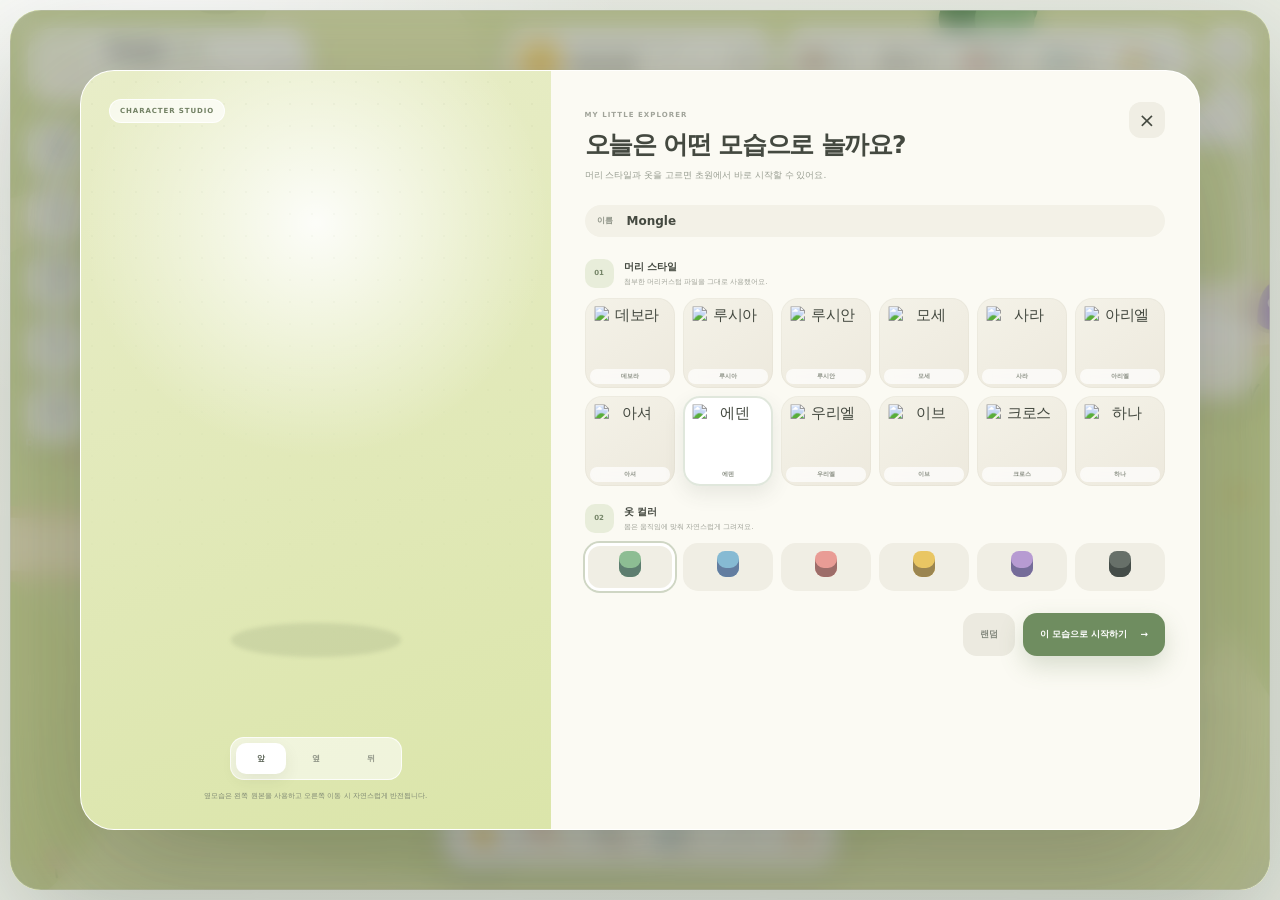
==== index.html @ 2b1b03b4 "Add files via upload" ====
<!doctype html>
<html lang="ko">
<head>
<meta charset="utf-8">
<meta name="viewport" content="width=device-width,initial-scale=1,viewport-fit=cover">
<title>PPOLPPOL WORLD — Craft & Explore · v5</title>
<link rel="stylesheet" href="style.css">
</head>
<body>
<div id="app">
  <main class="game-shell" id="gameShell">
    <canvas id="game" aria-label="뽈뽈 월드"></canvas>

    <div class="vignette"></div>
    <div class="hud" id="hud">
      <section class="profile-card glass" aria-label="플레이어 정보">
        <button class="portrait-button" id="openCustomizer" title="캐릭터 변경"><span id="portraitHead"></span></button>
        <div class="profile-copy">
          <div class="profile-line"><strong id="playerNameLabel">Mongle</strong><span class="level-pill">Lv.<b id="levelText">1</b></span></div>
          <div class="xp-row"><span class="xp-track"><i id="xpFill"></i></span><small id="xpText">0 / 80</small></div>
          <div class="status-row"><span class="online-dot"></span><span>LOCAL GROVE</span><span class="tiny-sep"></span><span id="peerText">1 player</span></div>
        </div>
      </section>

      <section class="day-card glass">
        <div class="sun-orb"><i></i></div>
        <div><small>GREEN MEADOW · DAY <b id="dayText">1</b></small><strong id="clockText">10:24 AM</strong></div>
        <div class="weather-note">맑음</div>
      </section>

      <section class="resource-card glass" aria-label="재료">
        <div class="resource"><span class="res-icon wood"></span><div><small>WOOD</small><b id="woodCount">0</b></div></div>
        <div class="resource"><span class="res-icon stone"></span><div><small>STONE</small><b id="stoneCount">0</b></div></div>
        <div class="resource"><span class="res-icon berry"></span><div><small>BERRY</small><b id="berryCount">0</b></div></div>
        <div class="resource"><span class="res-icon fish"></span><div><small>FISH</small><b id="fishCount">0</b></div></div>
        <div class="resource coin-res"><span class="res-icon coin"></span><div><small>COIN</small><b id="coinCount">0</b></div></div>
      </section>

      <nav class="left-rail" aria-label="메뉴">
        <button class="rail-btn" data-panel="inventory" title="가방"><span class="glyph bag-glyph"></span><b>가방</b></button>
        <button class="rail-btn" data-panel="craft" title="제작"><span class="glyph craft-glyph"></span><b>제작</b><i class="notice-dot" id="craftDot"></i></button>
        <button class="rail-btn" data-panel="quests" title="오늘 할 일"><span class="glyph quest-glyph"></span><b>할 일</b></button>
        <button class="rail-btn" id="customizerBtn" title="캐릭터"><span class="glyph face-glyph"></span><b>꾸미기</b></button>
        <button class="rail-btn" data-panel="guide" title="도감"><span class="glyph book-glyph"></span><b>도감</b></button>
      </nav>

      <section class="mini-card glass">
        <div class="mini-head"><strong>MEADOW MAP</strong><span id="coordText">1400 · 800</span></div>
        <canvas id="minimap" width="220" height="138"></canvas>
        <div class="mini-footer"><span><i class="mini-dot you"></i>YOU</span><span><i class="mini-dot tree"></i>TREE</span><span><i class="mini-dot rock"></i>ROCK</span><span><i class="mini-dot slime"></i>SLIME</span></div>
      </section>

      <section class="quest-peek glass" id="questPeek">
        <div class="quest-peek-icon">✦</div>
        <div><small>오늘의 모험</small><strong id="questPeekTitle">나무를 모아 나무검 만들기</strong><div class="quest-bar"><i id="questPeekFill"></i></div><span id="questPeekSub">나무 0 / 6</span></div>
      </section>

      <div class="panel glass" id="panel-inventory">
        <header class="panel-header"><div><small>BACKPACK</small><h2>가방</h2><p>모은 재료와 장비를 한눈에 확인해요.</p></div><button class="panel-close" data-close>×</button></header>
        <div class="panel-tabs"><button class="tab active" data-invtab="all">전체</button><button class="tab" data-invtab="materials">재료</button><button class="tab" data-invtab="gear">장비</button></div>
        <div class="inventory-grid" id="inventoryGrid"></div>
        <div class="bag-summary"><span>가방 사용량</span><b id="bagUsage">0 / 24</b></div>
      </div>

      <div class="panel glass craft-panel" id="panel-craft">
        <header class="panel-header"><div><small>CRAFT TABLE</small><h2>제작소</h2><p>재료를 모아서 더 많은 일을 할 수 있는 장비를 만들어요.</p></div><button class="panel-close" data-close>×</button></header>
        <div class="recipe-list" id="recipeList"></div>
      </div>

      <div class="panel glass" id="panel-quests">
        <header class="panel-header"><div><small>TINY ADVENTURES</small><h2>오늘 할 일</h2><p>작은 목표를 하나씩 완료하면 코인과 경험치를 받아요.</p></div><button class="panel-close" data-close>×</button></header>
        <div class="quest-list" id="questList"></div>
      </div>

      <div class="panel glass" id="panel-guide">
        <header class="panel-header"><div><small>FIELD GUIDE</small><h2>초원 도감</h2><p>발견한 것과 아직 만나지 못한 콘텐츠를 확인해요.</p></div><button class="panel-close" data-close>×</button></header>
        <div class="guide-grid" id="guideGrid"></div>
      </div>

      <section class="settings glass" id="settingsPanel">
        <header><strong>설정</strong><button id="settingsClose">×</button></header>
        <label><span>환경 애니메이션<small>꽃, 나무, 물결 움직임</small></span><button class="switch on" data-setting="ambient"><i></i></button></label>
        <label><span>화면 흔들림<small>채집과 전투 피드백</small></span><button class="switch on" data-setting="shake"><i></i></button></label>
        <label><span>효과음<small>가벼운 게임 효과음</small></span><button class="switch" data-setting="sound"><i></i></button></label>
        <footer><button id="resetSave">저장 데이터 초기화</button></footer>
      </section>

      <div class="top-actions">
        <button class="round-btn glass" id="settingsBtn" title="설정"><span class="settings-glyph"></span></button>
        <button class="round-btn glass" id="fullscreenBtn" title="전체 화면"><span class="fullscreen-glyph"></span></button>
      </div>

      <div class="context-pill glass" id="contextPill">
        <span class="context-icon" id="contextIcon">✦</span>
        <div><strong id="contextTitle">산책하기</strong><small id="contextSub">WASD / 방향키로 움직여 보세요</small></div>
        <kbd id="contextKey">E</kbd>
      </div>

      <div class="hotbar-wrap">
        <div class="hotbar glass" id="hotbar"></div>
        <div class="hotbar-label" id="hotbarLabel">맨손</div>
      </div>

      <div class="mobile-actions">
        <button data-mobile-action="interact">USE</button>
        <button data-mobile-action="attack">HIT</button>
      </div>
      <div class="joystick" id="joystick"><div id="joyKnob"></div></div>

      <div class="fishing-ui glass" id="fishingUi">
        <div class="fish-title"><span>FISHING</span><b id="fishHint">초록 영역에서 다시 눌러요!</b></div>
        <div class="fish-track"><i class="fish-good" id="fishGood"></i><i class="fish-cursor" id="fishCursor"></i></div>
        <div class="fish-key">F / X / E</div>
      </div>

      <div class="toast-stack" id="toastStack"></div>
      <div class="float-layer" id="floatLayer"></div>
    </div>

    <section class="creator-backdrop" id="creatorBackdrop">
      <div class="creator-modal">
        <aside class="creator-preview">
          <div class="creator-badge">CHARACTER STUDIO</div>
          <div class="preview-stage"><canvas id="creatorCanvas" width="420" height="480"></canvas><div class="preview-shadow"></div></div>
          <div class="direction-toggle">
            <button data-preview-dir="down" class="active">앞</button><button data-preview-dir="left">옆</button><button data-preview-dir="up">뒤</button>
          </div>
          <div class="creator-tip">옆모습은 왼쪽 원본을 사용하고 오른쪽 이동 시 자연스럽게 반전됩니다.</div>
        </aside>
        <div class="creator-content">
          <header><div><small>MY LITTLE EXPLORER</small><h1>오늘은 어떤 모습으로 놀까요?</h1><p>머리 스타일과 옷을 고르면 초원에서 바로 시작할 수 있어요.</p></div><button class="creator-x" id="creatorX">×</button></header>
          <div class="creator-field"><label>이름</label><input id="nameInput" maxlength="12" value="Mongle" placeholder="이름을 입력하세요"></div>
          <div class="creator-section-title"><span>01</span><div><b>머리 스타일</b><small>첨부한 머리커스텀 파일을 그대로 사용했어요.</small></div></div>
          <div class="head-grid" id="headGrid"></div>
          <div class="creator-section-title outfit-title"><span>02</span><div><b>옷 컬러</b><small>몸은 움직임에 맞춰 자연스럽게 그려져요.</small></div></div>
          <div class="outfit-grid" id="outfitGrid"></div>
          <div class="creator-footer"><button class="soft-btn" id="randomizeChar">랜덤</button><button class="primary-btn" id="saveCharacter">이 모습으로 시작하기 <span>→</span></button></div>
        </div>
      </div>
    </section>

    <section class="start-curtain" id="startCurtain"><div class="logo-mark"><span></span><strong>PPOLPPOL</strong><small>CRAFT · EXPLORE · PLAY</small></div></section>
  </main>
</div>
<script src="game.js"></script>
</body>
</html>
---- style.css ----
:root{
  --ink:#444940; --muted:#8b9085; --paper:#fffdf7; --cream:#f7f3e8; --green:#759966; --green2:#5f7f55;
  --line:rgba(61,70,55,.08); --shadow:0 24px 70px rgba(55,63,48,.16),0 5px 18px rgba(55,63,48,.08);
  --shadow-soft:0 12px 34px rgba(55,63,48,.11); --radius:24px;
  font-family:Inter,Pretendard,"Noto Sans KR",system-ui,-apple-system,BlinkMacSystemFont,"Segoe UI",sans-serif;
}
*{box-sizing:border-box} html,body{width:100%;height:100%;margin:0;overflow:hidden;background:#e8ebe3;color:var(--ink)}
button,input{font:inherit;color:inherit} button{border:0} button:focus-visible,input:focus-visible{outline:3px solid rgba(96,129,83,.25);outline-offset:3px}
#app{width:100%;height:100%;padding:10px;background:radial-gradient(circle at 12% -5%,#fff 0,rgba(255,255,255,0) 32%),linear-gradient(145deg,#eef1e9,#e4e8df)}
.game-shell{position:relative;width:100%;height:100%;overflow:hidden;border-radius:31px;background:#dce9ab;isolation:isolate;box-shadow:0 38px 120px rgba(41,50,37,.25),inset 0 0 0 1px rgba(255,255,255,.82)}
#game{position:absolute;inset:0;width:100%;height:100%;display:block;touch-action:none;background:#dde9ae}
.vignette{position:absolute;inset:0;pointer-events:none;z-index:8;background:linear-gradient(180deg,rgba(255,255,255,.04),transparent 18%,transparent 78%,rgba(44,62,37,.035));box-shadow:inset 0 0 90px rgba(74,93,60,.06),inset 0 0 0 1px rgba(255,255,255,.7);border-radius:31px}
.hud{position:absolute;inset:0;z-index:20;pointer-events:none}
.glass{background:linear-gradient(180deg,rgba(255,255,255,.94),rgba(253,250,241,.83));border:1px solid rgba(255,255,255,.88);box-shadow:var(--shadow-soft);backdrop-filter:blur(20px) saturate(1.08);-webkit-backdrop-filter:blur(20px) saturate(1.08)}

/* top profile */
.profile-card{pointer-events:auto;position:absolute;left:18px;top:18px;width:282px;height:76px;border-radius:25px;padding:8px 14px 8px 8px;display:flex;align-items:center;gap:12px}
.portrait-button{width:58px;height:58px;flex:none;border-radius:19px;background:linear-gradient(145deg,#edf3d8,#f7f3e8);box-shadow:inset 0 0 0 1px rgba(65,76,58,.05);position:relative;overflow:hidden;cursor:pointer;transition:.18s}
.portrait-button:hover{transform:translateY(-2px) scale(1.02)} #portraitHead{position:absolute;inset:0;display:block;background-position:center 10%;background-size:86% auto;background-repeat:no-repeat}
.profile-copy{flex:1;min-width:0}.profile-line{display:flex;align-items:center;gap:7px}.profile-line strong{font-size:15px;letter-spacing:-.03em;max-width:125px;overflow:hidden;text-overflow:ellipsis;white-space:nowrap}.level-pill{font-style:normal;background:#eef2dd;border-radius:999px;padding:4px 7px;font-size:8px;color:#6c775f;font-weight:900;letter-spacing:.05em}.level-pill b{font-size:9px}
.xp-row{display:flex;align-items:center;gap:7px;margin-top:7px}.xp-track{height:6px;flex:1;background:rgba(68,77,59,.08);border-radius:99px;overflow:hidden}.xp-track i{display:block;height:100%;width:0;background:linear-gradient(90deg,#96b978,#729960);border-radius:99px;transition:width .3s}.xp-row small{font-size:8px;color:#999d92;font-weight:800;min-width:50px;text-align:right}.status-row{display:flex;align-items:center;gap:5px;margin-top:6px;color:#a1a399;font-size:7px;font-weight:900;letter-spacing:.1em}.online-dot{width:6px;height:6px;border-radius:50%;background:#76ae68;box-shadow:0 0 0 4px rgba(118,174,104,.11)}.tiny-sep{width:1px;height:8px;background:rgba(69,77,62,.1);margin:0 2px}

.day-card{position:absolute;top:18px;left:50%;transform:translateX(-50%);height:65px;min-width:268px;border-radius:23px;padding:8px 12px 8px 8px;display:flex;align-items:center;gap:10px}
.sun-orb{width:47px;height:47px;border-radius:17px;background:linear-gradient(145deg,#fff4bd,#f2cf69);position:relative;box-shadow:inset 0 0 0 1px rgba(130,103,48,.05)}.sun-orb i{position:absolute;width:17px;height:17px;border-radius:50%;left:15px;top:15px;background:#f1c459;box-shadow:0 -12px 0 -7px #f1c459,0 12px 0 -7px #f1c459,12px 0 0 -7px #f1c459,-12px 0 0 -7px #f1c459,8px 8px 0 -7px #f1c459,-8px -8px 0 -7px #f1c459,8px -8px 0 -7px #f1c459,-8px 8px 0 -7px #f1c459}.day-card small{display:block;font-size:7px;font-weight:900;letter-spacing:.12em;color:#a2a397}.day-card strong{display:block;font-size:14px;margin-top:5px;letter-spacing:-.02em}.weather-note{margin-left:auto;background:#f3f2e5;padding:6px 8px;border-radius:10px;font-size:8px;font-weight:800;color:#8a8f82}

.resource-card{pointer-events:auto;position:absolute;right:76px;top:18px;height:65px;border-radius:23px;padding:6px;display:flex;align-items:stretch;gap:2px}
.resource{min-width:76px;padding:0 9px;display:flex;align-items:center;gap:7px;border-radius:16px;transition:.16s}.resource:hover{background:rgba(255,255,255,.63)}.resource small{display:block;font-size:6px;letter-spacing:.14em;color:#9da195;font-weight:900}.resource b{display:block;font-size:12px;margin-top:3px}.res-icon{width:28px;height:28px;border-radius:10px;display:block;position:relative;background:#f2eedf;box-shadow:inset 0 0 0 1px rgba(69,74,64,.05)}
.res-icon.wood:before{content:"";position:absolute;left:8px;top:5px;width:11px;height:18px;border-radius:6px;background:#a97a55;transform:rotate(35deg);box-shadow:inset -2px 0 rgba(104,72,49,.18)}.res-icon.wood:after{content:"";position:absolute;left:11px;top:8px;width:7px;height:1px;background:rgba(81,57,41,.25);transform:rotate(35deg);box-shadow:0 5px rgba(81,57,41,.18)}
.res-icon.stone:before{content:"";position:absolute;left:6px;top:8px;width:17px;height:13px;background:#a8adab;border-radius:50% 50% 43% 48%;box-shadow:inset -4px -3px #8e9492}.res-icon.stone:after{content:"";position:absolute;left:10px;top:10px;width:5px;height:3px;border-radius:50%;background:#cfd1cf}
.res-icon.berry:before{content:"";position:absolute;left:7px;top:11px;width:8px;height:8px;background:#e9858d;border-radius:50%;box-shadow:7px -2px #df707b,4px 6px #ef9ca3}.res-icon.berry:after{content:"";position:absolute;left:13px;top:5px;width:8px;height:7px;background:#7fa365;border-radius:8px 1px 8px 1px;transform:rotate(-30deg)}
.res-icon.fish:before{content:"";position:absolute;left:6px;top:10px;width:15px;height:9px;border-radius:50%;background:#78b9c8;transform:rotate(-10deg)}.res-icon.fish:after{content:"";position:absolute;right:3px;top:10px;border-left:8px solid #78b9c8;border-top:5px solid transparent;border-bottom:5px solid transparent;transform:rotate(5deg)}
.res-icon.coin:before{content:"★";position:absolute;display:grid;place-items:center;left:6px;top:6px;width:16px;height:16px;border-radius:50%;background:#edc967;color:#fff3bf;font-size:9px;box-shadow:inset 0 0 0 2px rgba(167,128,45,.14)}.coin-res{padding-right:12px}
.top-actions{position:absolute;right:18px;top:18px;display:flex;flex-direction:column;gap:8px;pointer-events:auto}.round-btn{width:48px;height:48px;border-radius:16px;cursor:pointer;display:grid;place-items:center;transition:.16s}.round-btn:hover{transform:translateY(-2px);background:#fff}.settings-glyph,.fullscreen-glyph{width:20px;height:20px;display:block;position:relative}.settings-glyph:before{content:"⚙";font-size:19px;line-height:20px;color:#697065}.fullscreen-glyph:before{content:"↗";font-size:21px;line-height:20px;color:#697065;font-weight:700}

/* rails */
.left-rail{position:absolute;left:18px;top:111px;display:flex;flex-direction:column;gap:9px;pointer-events:auto}.rail-btn{width:57px;height:57px;border-radius:19px;background:rgba(255,255,255,.81);border:1px solid rgba(255,255,255,.92);box-shadow:0 10px 29px rgba(55,63,48,.11);backdrop-filter:blur(18px);cursor:pointer;display:flex;flex-direction:column;align-items:center;justify-content:center;gap:4px;position:relative;transition:.18s}.rail-btn:hover{transform:translateY(-2px);background:#fff}.rail-btn.active{background:#fff;box-shadow:0 14px 34px rgba(55,63,48,.15),inset 0 0 0 1px rgba(104,133,88,.08)}.rail-btn.active:after{content:"";position:absolute;left:-8px;width:4px;height:22px;border-radius:99px;background:#779865}.rail-btn b{font-size:7px;color:#858a7e;letter-spacing:-.02em}.glyph{width:20px;height:20px;display:block;position:relative}.bag-glyph:before{content:"";position:absolute;left:2px;top:6px;width:16px;height:13px;border:2px solid #6b7167;border-radius:5px}.bag-glyph:after{content:"";position:absolute;left:6px;top:2px;width:8px;height:8px;border:2px solid #6b7167;border-bottom:0;border-radius:8px 8px 0 0}.craft-glyph:before{content:"✦";position:absolute;font-size:18px;color:#6b7167;left:2px;top:-1px}.craft-glyph:after{content:"";position:absolute;width:3px;height:14px;background:#6b7167;border-radius:2px;right:2px;bottom:0;transform:rotate(40deg)}.quest-glyph:before{content:"✓";position:absolute;left:4px;top:0;width:13px;height:16px;border:2px solid #6b7167;border-radius:4px;font-size:12px;font-weight:900;text-align:center;line-height:15px}.face-glyph:before{content:"☺";font-size:20px;line-height:20px;color:#6b7167}.book-glyph:before{content:"";position:absolute;left:1px;top:3px;width:17px;height:14px;border:2px solid #6b7167;border-radius:3px}.book-glyph:after{content:"";position:absolute;left:9px;top:3px;width:1.5px;height:14px;background:#6b7167}.notice-dot{display:none;position:absolute;right:5px;top:5px;width:8px;height:8px;border-radius:50%;background:#ef9d82;box-shadow:0 0 0 3px rgba(239,157,130,.15)}.notice-dot.show{display:block}

.mini-card{position:absolute;right:18px;top:98px;width:240px;border-radius:23px;padding:9px;pointer-events:auto}.mini-head{height:27px;padding:2px 5px 7px;display:flex;align-items:center;justify-content:space-between}.mini-head strong{font-size:7px;letter-spacing:.14em;color:#83897c}.mini-head span{font-size:7px;color:#a0a49a;font-weight:800}.mini-card canvas{width:222px;height:139px;display:block;border-radius:16px;background:#dfe9ad;box-shadow:inset 0 0 0 1px rgba(66,76,58,.06)}.mini-footer{display:flex;gap:11px;padding:7px 4px 1px;font-size:6px;letter-spacing:.08em;color:#969a8f;font-weight:900}.mini-footer span{display:flex;align-items:center;gap:4px}.mini-dot{width:6px;height:6px;border-radius:50%;display:inline-block}.mini-dot.you{background:#f2a2a0}.mini-dot.tree{background:#65915a}.mini-dot.rock{background:#8e9493}.mini-dot.slime{background:#a990d5}
.quest-peek{position:absolute;right:18px;top:302px;width:240px;border-radius:22px;padding:11px 12px;display:flex;gap:9px;pointer-events:auto}.quest-peek-icon{width:35px;height:35px;border-radius:12px;background:#eff2dc;display:grid;place-items:center;color:#849a6e;font-size:14px;flex:none}.quest-peek small{font-size:7px;color:#9a9e92;font-weight:900;letter-spacing:.1em}.quest-peek strong{display:block;margin-top:3px;font-size:10px;letter-spacing:-.03em}.quest-peek span{display:block;margin-top:4px;font-size:7px;color:#969a8e}.quest-bar{height:5px;border-radius:99px;background:rgba(72,82,64,.07);margin-top:8px;overflow:hidden}.quest-bar i{display:block;width:0;height:100%;border-radius:99px;background:#7ea06a;transition:width .3s}

/* panels */
.panel{position:absolute;left:88px;top:111px;width:380px;max-height:calc(100% - 138px);padding:13px;border-radius:27px;opacity:0;transform:translateX(-12px) scale(.985);pointer-events:none;transition:.2s ease;overflow:auto}.panel.show{opacity:1;transform:none;pointer-events:auto}.panel::-webkit-scrollbar{width:5px}.panel::-webkit-scrollbar-thumb{background:rgba(78,86,71,.12);border-radius:99px}.panel-header{display:flex;justify-content:space-between;gap:12px;padding:8px 8px 12px}.panel-header small{font-size:7px;letter-spacing:.15em;color:#a0a399;font-weight:900}.panel-header h2{font-size:19px;letter-spacing:-.04em;margin:4px 0 0}.panel-header p{font-size:9px;color:#969b8f;line-height:1.5;margin:6px 0 0}.panel-close{width:32px;height:32px;border-radius:11px;background:rgba(67,74,62,.06);cursor:pointer;font-size:19px;flex:none}.panel-tabs{display:flex;gap:5px;padding:0 5px 9px}.tab{height:30px;padding:0 12px;border-radius:10px;background:rgba(255,255,255,.42);font-size:8px;font-weight:800;color:#989c91;cursor:pointer}.tab.active{background:#fff;color:#60685d;box-shadow:0 6px 18px rgba(62,68,56,.08)}
.inventory-grid{display:grid;grid-template-columns:repeat(4,1fr);gap:8px}.inv-item{aspect-ratio:1;border-radius:17px;background:linear-gradient(145deg,#fbf9ef,#f1efe2);box-shadow:inset 0 0 0 1px rgba(66,72,61,.05);position:relative;display:flex;flex-direction:column;align-items:center;justify-content:center;gap:5px}.inv-item .item-art{width:33px;height:33px;display:grid;place-items:center;font-size:24px}.inv-item strong{font-size:8px}.inv-item .count{position:absolute;right:7px;bottom:6px;min-width:20px;height:19px;padding:0 5px;border-radius:8px;background:rgba(255,255,255,.82);display:grid;place-items:center;font-size:8px;font-weight:900}.inv-item.empty{opacity:.34}.inv-item.rarity{background:linear-gradient(145deg,#fff7dc,#f0ead2)}.bag-summary{height:37px;margin-top:10px;border-radius:13px;background:rgba(255,255,255,.45);display:flex;align-items:center;justify-content:space-between;padding:0 12px;font-size:8px;color:#999d92}.bag-summary b{font-size:9px;color:#6e7468}
.recipe-list{display:flex;flex-direction:column;gap:8px}.recipe{border-radius:18px;background:rgba(255,255,255,.55);border:1px solid rgba(255,255,255,.78);padding:10px;display:grid;grid-template-columns:52px 1fr auto;align-items:center;gap:10px}.recipe-art{width:52px;height:52px;border-radius:15px;background:linear-gradient(145deg,#f8f5e6,#ece8d8);display:grid;place-items:center;font-size:29px;box-shadow:inset 0 0 0 1px rgba(70,76,65,.04)}.recipe h3{font-size:11px;margin:0}.recipe p{font-size:8px;color:#989c91;margin:5px 0 6px;line-height:1.35}.costs{display:flex;gap:5px;flex-wrap:wrap}.cost{font-size:7px;font-weight:900;background:#f1f0e5;border-radius:8px;padding:4px 6px;color:#7e8378}.cost.ok{color:#647d58;background:#ebf0de}.cost.bad{color:#b57d72;background:#f7e7e1}.craft-btn{height:37px;border-radius:12px;padding:0 11px;background:#748f63;color:#fff;font-size:8px;font-weight:900;cursor:pointer;box-shadow:0 8px 18px rgba(93,121,78,.18);transition:.16s}.craft-btn:hover{transform:translateY(-1px);background:#668456}.craft-btn:disabled{opacity:.38;cursor:default;transform:none}.recipe.owned{opacity:.76}.recipe.owned .craft-btn{background:#e9ecdf;color:#7d8377;box-shadow:none}
.quest-list{display:flex;flex-direction:column;gap:8px}.quest-row{border-radius:18px;background:rgba(255,255,255,.54);border:1px solid rgba(255,255,255,.75);padding:11px;display:grid;grid-template-columns:39px 1fr auto;align-items:center;gap:9px}.quest-row.done{background:rgba(235,242,224,.62)}.quest-check{width:39px;height:39px;border-radius:13px;background:#f0f1e4;display:grid;place-items:center;font-weight:900;color:#879779}.quest-row.done .quest-check{background:#dfead5;color:#628052}.quest-row h3{font-size:10px;margin:0}.quest-row p{font-size:8px;color:#989d91;margin:4px 0 6px}.quest-row .qprogress{height:5px;background:rgba(65,75,58,.07);border-radius:99px;overflow:hidden}.quest-row .qprogress i{height:100%;display:block;background:#85a871;border-radius:99px}.quest-reward{font-size:8px;font-weight:900;color:#8f8672;background:#f7f1dd;border-radius:10px;padding:6px 8px}
.guide-grid{display:grid;grid-template-columns:repeat(3,1fr);gap:8px}.guide-card{aspect-ratio:.9;border-radius:17px;background:rgba(255,255,255,.54);display:flex;flex-direction:column;align-items:center;justify-content:center;text-align:center;padding:8px}.guide-card .guide-art{font-size:28px;filter:saturate(.85)}.guide-card b{font-size:8px;margin-top:7px}.guide-card small{font-size:6px;color:#a0a49a;margin-top:3px}.guide-card.locked{filter:grayscale(1);opacity:.34}

.settings{position:absolute;right:76px;top:92px;width:260px;border-radius:23px;padding:11px;opacity:0;transform:translateY(-8px);pointer-events:none;transition:.18s}.settings.show{opacity:1;transform:none;pointer-events:auto}.settings header{display:flex;align-items:center;justify-content:space-between;padding:4px 4px 9px}.settings header strong{font-size:12px}.settings header button{width:28px;height:28px;border-radius:9px;background:rgba(74,80,68,.06);cursor:pointer}.settings label{height:51px;border-radius:14px;background:rgba(255,255,255,.46);margin-top:6px;padding:0 10px;display:flex;align-items:center;justify-content:space-between}.settings label>span{font-size:9px;font-weight:800}.settings label small{display:block;margin-top:3px;font-size:7px;color:#a1a498;font-weight:500}.switch{width:37px;height:21px;border-radius:99px;background:#dcded5;padding:3px;cursor:pointer;transition:.18s}.switch i{width:15px;height:15px;background:#fff;border-radius:50%;display:block;box-shadow:0 2px 5px rgba(50,55,47,.15);transition:.18s}.switch.on{background:#86a774}.switch.on i{transform:translateX(16px)}.settings footer{padding-top:9px}.settings footer button{width:100%;height:34px;border-radius:12px;background:#f3e7e3;color:#a8776d;font-size:8px;font-weight:800;cursor:pointer}

/* bottom HUD */
.context-pill{position:absolute;left:50%;bottom:103px;transform:translateX(-50%) translateY(10px);min-width:330px;height:63px;border-radius:22px;padding:7px 9px;display:flex;align-items:center;gap:9px;opacity:0;transition:.18s;pointer-events:none}.context-pill.show{opacity:1;transform:translateX(-50%) translateY(0)}.context-icon{width:42px;height:42px;border-radius:14px;background:#eef1de;display:grid;place-items:center;font-size:16px;color:#71875f}.context-pill strong{display:block;font-size:10px}.context-pill small{display:block;margin-top:4px;font-size:8px;color:#969a8e}.context-pill kbd{margin-left:auto;width:35px;height:35px;border-radius:11px;background:#555b50;color:white;display:grid;place-items:center;font-size:9px;font-weight:900;box-shadow:inset 0 -3px rgba(0,0,0,.14)}
.hotbar-wrap{position:absolute;left:50%;bottom:22px;transform:translateX(-50%);pointer-events:auto}.hotbar{height:72px;border-radius:25px;padding:7px;display:flex;gap:6px}.slot{width:58px;height:58px;border-radius:18px;background:rgba(247,244,232,.72);position:relative;display:grid;place-items:center;cursor:pointer;transition:.16s;box-shadow:inset 0 0 0 1px rgba(74,79,69,.035)}.slot:hover{background:#fff;transform:translateY(-2px)}.slot.active{background:#fff;box-shadow:0 10px 20px rgba(50,56,46,.10),inset 0 0 0 2px rgba(113,145,95,.16)}.slot.locked{opacity:.38;cursor:default}.slot .slot-art{font-size:25px;filter:saturate(.84)}.slot kbd{position:absolute;left:6px;top:5px;font-size:6px;font-weight:900;color:#9da095}.slot .durability{position:absolute;left:8px;right:8px;bottom:5px;height:3px;border-radius:9px;background:rgba(67,73,63,.07);overflow:hidden}.slot .durability i{display:block;height:100%;background:#8da978;border-radius:9px}.hotbar-label{position:absolute;left:50%;top:-22px;transform:translateX(-50%);background:rgba(65,71,61,.79);color:white;border-radius:9px;padding:5px 8px;font-size:7px;font-weight:800;white-space:nowrap;opacity:0;transition:.15s}.hotbar-wrap:hover .hotbar-label{opacity:1}
.mobile-actions,.joystick{display:none}.fishing-ui{position:absolute;left:50%;bottom:190px;transform:translateX(-50%) translateY(15px);width:380px;padding:12px 13px;border-radius:20px;opacity:0;pointer-events:none;transition:.2s}.fishing-ui.show{opacity:1;transform:translateX(-50%) translateY(0)}.fish-title{display:flex;justify-content:space-between;align-items:center}.fish-title span{font-size:8px;letter-spacing:.14em;font-weight:900;color:#7d8377}.fish-title b{font-size:8px;color:#777d72}.fish-track{height:13px;border-radius:99px;background:rgba(69,78,63,.09);margin-top:10px;position:relative;overflow:hidden}.fish-good{position:absolute;top:0;bottom:0;left:55%;width:22%;background:rgba(125,172,108,.55)}.fish-cursor{position:absolute;top:-2px;width:7px;height:17px;border-radius:5px;background:#596157;box-shadow:0 2px 6px rgba(50,58,47,.25)}.fish-key{position:absolute;right:-7px;top:-8px;background:#5d6558;color:#fff;padding:6px 8px;border-radius:9px;font-size:7px;font-weight:900}
.toast-stack{position:absolute;right:18px;bottom:26px;display:flex;flex-direction:column;gap:7px;align-items:flex-end}.toast{width:270px;min-height:58px;border-radius:18px;background:rgba(255,254,247,.95);border:1px solid rgba(255,255,255,.9);box-shadow:0 16px 40px rgba(48,55,44,.16);padding:9px;display:flex;align-items:center;gap:9px;animation:toastIn .25s ease both}.toast.out{animation:toastOut .25s ease both}.toast-icon{width:40px;height:40px;border-radius:13px;background:#eff2df;display:grid;place-items:center;font-size:18px;flex:none}.toast strong{display:block;font-size:9px}.toast span{display:block;margin-top:4px;font-size:7px;color:#969b90;line-height:1.35}@keyframes toastIn{from{opacity:0;transform:translateX(20px) scale(.98)}to{opacity:1;transform:none}}@keyframes toastOut{to{opacity:0;transform:translateX(20px) scale(.98)}}
.float-layer{position:absolute;inset:0;pointer-events:none}.float-msg{position:absolute;transform:translate(-50%,-50%);font-size:9px;font-weight:900;color:#5e655a;background:rgba(255,255,255,.9);border-radius:9px;padding:4px 6px;box-shadow:0 6px 13px rgba(52,57,48,.09);animation:floatMsg 1.1s ease forwards}@keyframes floatMsg{0%{opacity:0;transform:translate(-50%,-30%)}15%{opacity:1}100%{opacity:0;transform:translate(-50%,-140%)}}

/* creator */
.creator-backdrop{position:absolute;inset:0;z-index:80;background:rgba(55,62,49,.28);backdrop-filter:blur(12px);display:grid;place-items:center;padding:26px;opacity:0;pointer-events:none;transition:.22s}.creator-backdrop.show{opacity:1;pointer-events:auto}.creator-modal{width:min(1120px,94vw);height:min(760px,92vh);background:#fbfaf3;border:1px solid rgba(255,255,255,.95);border-radius:34px;box-shadow:0 45px 130px rgba(40,47,37,.3);display:grid;grid-template-columns:42% 58%;overflow:hidden;transform:scale(.98) translateY(10px);transition:.22s}.creator-backdrop.show .creator-modal{transform:none}.creator-preview{position:relative;background:radial-gradient(circle at 50% 20%,rgba(255,255,255,.9),transparent 36%),linear-gradient(160deg,#e8edc8,#dbe5aa);padding:28px;display:flex;flex-direction:column;align-items:center}.creator-preview:after{content:"";position:absolute;inset:0;background-image:radial-gradient(rgba(112,137,88,.12) 1px,transparent 1px);background-size:22px 22px;mask-image:linear-gradient(180deg,rgba(0,0,0,.4),transparent 80%);pointer-events:none}.creator-badge{align-self:flex-start;background:rgba(255,255,255,.67);border:1px solid rgba(255,255,255,.86);border-radius:999px;padding:7px 10px;font-size:7px;font-weight:900;letter-spacing:.13em;color:#728164;z-index:1}.preview-stage{flex:1;width:100%;display:grid;place-items:center;position:relative;z-index:1}.preview-stage canvas{width:min(100%,420px);height:auto;filter:drop-shadow(0 18px 20px rgba(76,89,62,.12));position:relative;z-index:2}.preview-shadow{position:absolute;bottom:13%;left:50%;width:170px;height:34px;border-radius:50%;background:rgba(91,106,77,.14);filter:blur(2px);transform:translateX(-50%)}.direction-toggle{z-index:2;display:flex;gap:5px;background:rgba(255,255,255,.57);padding:5px;border-radius:14px;border:1px solid rgba(255,255,255,.8)}.direction-toggle button{width:50px;height:31px;border-radius:10px;background:transparent;font-size:8px;font-weight:800;color:#8b9083;cursor:pointer}.direction-toggle button.active{background:#fff;color:#596254;box-shadow:0 6px 16px rgba(60,68,52,.08)}.creator-tip{z-index:2;margin-top:11px;font-size:7px;color:#7f8973;text-align:center;line-height:1.45;max-width:310px}.creator-content{padding:31px 34px 26px;overflow:auto}.creator-content::-webkit-scrollbar{width:5px}.creator-content::-webkit-scrollbar-thumb{background:rgba(80,87,75,.12);border-radius:99px}.creator-content header{display:flex;justify-content:space-between;gap:20px}.creator-content header small{font-size:7px;letter-spacing:.15em;font-weight:900;color:#a0a399}.creator-content h1{font-size:25px;letter-spacing:-.05em;margin:7px 0 0}.creator-content header p{font-size:9px;color:#989d91;margin:8px 0 0;line-height:1.5}.creator-x{width:36px;height:36px;border-radius:12px;background:#f0eee4;cursor:pointer;font-size:20px;flex:none}.creator-field{margin-top:22px;background:#f3f1e7;border-radius:16px;padding:8px 12px;display:flex;align-items:center;gap:12px}.creator-field label{font-size:8px;font-weight:900;color:#8c9185}.creator-field input{border:0;background:transparent;outline:0;font-size:12px;font-weight:800;flex:1}.creator-section-title{display:flex;align-items:center;gap:10px;margin-top:22px}.creator-section-title>span{width:29px;height:29px;border-radius:10px;background:#e8edda;display:grid;place-items:center;font-size:7px;font-weight:900;color:#768669}.creator-section-title b{display:block;font-size:10px}.creator-section-title small{display:block;font-size:7px;color:#a0a399;margin-top:3px}.head-grid{display:grid;grid-template-columns:repeat(6,1fr);gap:8px;margin-top:10px}.head-option{aspect-ratio:1;border-radius:17px;background:linear-gradient(145deg,#f4f2e8,#ede9dd);box-shadow:inset 0 0 0 1px rgba(73,79,68,.04);cursor:pointer;position:relative;overflow:hidden;transition:.16s}.head-option:hover{transform:translateY(-2px);background:#fff}.head-option.active{background:#fff;box-shadow:0 8px 20px rgba(60,67,55,.1),inset 0 0 0 2px rgba(116,148,97,.22)}.head-option img{position:absolute;left:7%;top:6%;width:86%;height:86%;object-fit:contain}.head-option span{position:absolute;left:5px;right:5px;bottom:4px;text-align:center;font-size:6px;font-weight:800;color:#8b9085;background:rgba(255,255,255,.7);padding:3px;border-radius:7px;backdrop-filter:blur(4px)}.outfit-title{margin-top:18px}.outfit-grid{display:grid;grid-template-columns:repeat(6,1fr);gap:8px;margin-top:10px}.outfit-option{height:48px;border-radius:15px;background:#f0eee4;cursor:pointer;position:relative;transition:.16s}.outfit-option:hover{transform:translateY(-2px)}.outfit-option.active{box-shadow:inset 0 0 0 3px #fff,0 0 0 2px rgba(102,131,86,.3)}.outfit-option:before{content:"";position:absolute;left:50%;top:8px;width:22px;height:26px;border-radius:8px 8px 9px 9px;background:var(--shirt);transform:translateX(-50%);box-shadow:inset 0 -9px var(--pants)}.creator-footer{display:flex;justify-content:flex-end;gap:8px;margin-top:22px}.soft-btn,.primary-btn{height:43px;border-radius:14px;padding:0 17px;font-size:9px;font-weight:900;cursor:pointer}.soft-btn{background:#eceae0;color:#858a7f}.primary-btn{background:#6f8d60;color:#fff;box-shadow:0 10px 25px rgba(89,118,75,.22)}.primary-btn span{margin-left:10px}

.start-curtain{position:absolute;inset:0;z-index:100;background:linear-gradient(145deg,#eef0dc,#dae5ac);display:grid;place-items:center;transition:opacity .5s ease,visibility .5s}.start-curtain.hide{opacity:0;visibility:hidden}.logo-mark{display:flex;flex-direction:column;align-items:center}.logo-mark>span{width:67px;height:67px;border-radius:23px;background:#fff9ed;box-shadow:0 13px 35px rgba(68,78,57,.13);position:relative}.logo-mark>span:before,.logo-mark>span:after{content:"";position:absolute;width:18px;height:25px;border-radius:14px 14px 8px 8px;background:#fff9ed;border:3px solid #5d6556;top:4px}.logo-mark>span:before{left:15px;transform:rotate(-8deg)}.logo-mark>span:after{right:15px;transform:rotate(8deg)}.logo-mark strong{font-size:17px;letter-spacing:.2em;margin-top:17px}.logo-mark small{font-size:7px;letter-spacing:.17em;color:#8d9684;margin-top:6px;font-weight:900}

@media(max-width:1100px){.resource-card{right:18px;top:96px}.mini-card{display:none}.quest-peek{right:18px;top:170px}.day-card{left:auto;right:18px;transform:none}.top-actions{right:18px;top:auto;bottom:108px}.panel{left:82px;width:min(370px,calc(100vw - 105px))}.creator-modal{grid-template-columns:38% 62%}.head-grid{grid-template-columns:repeat(4,1fr)}}
@media(max-width:760px){#app{padding:0}.game-shell{border-radius:0}.vignette{border-radius:0}.profile-card{left:10px;top:10px;width:230px;height:63px;padding:6px 10px 6px 6px}.portrait-button{width:49px;height:49px;border-radius:16px}.profile-line strong{font-size:12px}.status-row{display:none}.resource-card{left:10px;right:10px;top:80px;height:50px;justify-content:space-between}.resource{min-width:0;flex:1;padding:0 5px;gap:5px}.res-icon{width:24px;height:24px}.resource small{font-size:5px}.resource b{font-size:10px}.day-card,.quest-peek{display:none}.left-rail{left:10px;top:143px}.rail-btn{width:46px;height:46px;border-radius:15px}.rail-btn b{display:none}.panel{left:64px;top:143px;width:calc(100vw - 76px);max-height:calc(100% - 155px)}.hotbar-wrap{bottom:15px}.hotbar{height:62px;padding:6px;border-radius:21px}.slot{width:49px;height:49px;border-radius:15px}.slot .slot-art{font-size:21px}.context-pill{bottom:86px;min-width:0;width:calc(100vw - 28px);height:55px}.context-icon{width:38px;height:38px}.context-pill strong{font-size:9px}.context-pill small{font-size:7px}.top-actions{right:10px;bottom:84px}.round-btn{width:43px;height:43px}.settings{right:10px;top:auto;bottom:136px;width:250px}.joystick{display:block;position:absolute;left:18px;bottom:22px;width:110px;height:110px;border-radius:50%;background:rgba(255,255,255,.35);border:1px solid rgba(255,255,255,.6);backdrop-filter:blur(8px);pointer-events:auto}.joystick>div{position:absolute;left:34px;top:34px;width:42px;height:42px;border-radius:50%;background:rgba(255,255,255,.88);box-shadow:0 7px 18px rgba(48,55,43,.14)}.hotbar-wrap{left:auto;right:12px;transform:none}.mobile-actions{display:flex;position:absolute;right:14px;bottom:88px;gap:7px;pointer-events:auto}.mobile-actions button{width:48px;height:48px;border-radius:50%;background:rgba(255,255,255,.78);border:1px solid rgba(255,255,255,.85);box-shadow:0 8px 20px rgba(50,56,46,.13);font-size:6px;font-weight:900}.toast-stack{right:10px;bottom:150px}.toast{width:230px}.fishing-ui{width:calc(100vw - 30px);bottom:154px}.creator-backdrop{padding:0}.creator-modal{width:100vw;height:100vh;border-radius:0;grid-template-columns:1fr;overflow:auto}.creator-preview{min-height:360px}.creator-content{overflow:visible;padding:24px 18px}.head-grid{grid-template-columns:repeat(4,1fr)}.outfit-grid{grid-template-columns:repeat(6,1fr)}.creator-x{position:fixed;right:14px;top:14px;z-index:4}.preview-stage canvas{width:300px}.mini-card{display:none}}
@media(max-width:500px){.profile-card{width:210px}.resource-card{gap:0}.resource{justify-content:center}.resource div{display:none}.resource-card .res-icon{transform:scale(.9)}.left-rail{top:139px}.panel{top:139px}.hotbar{gap:3px}.slot{width:45px}.creator-content h1{font-size:21px}.head-grid{grid-template-columns:repeat(3,1fr)}}


/* v5 · character + crafting polish */
.recipe{position:relative;overflow:hidden;transition:transform .18s ease,background .18s ease,box-shadow .18s ease}
.recipe.ready{background:linear-gradient(145deg,rgba(255,255,255,.86),rgba(248,246,226,.82));box-shadow:0 11px 26px rgba(103,125,84,.10),inset 0 0 0 1px rgba(133,160,106,.08)}
.recipe.ready:hover{transform:translateY(-2px)}
.recipe.starter-recipe:not(.owned):before{content:"";position:absolute;inset:-70% auto auto -18%;width:54%;height:210%;background:linear-gradient(90deg,transparent,rgba(255,255,255,.62),transparent);transform:rotate(18deg);animation:recipeSheen 3.4s ease-in-out infinite;pointer-events:none}
@keyframes recipeSheen{0%,58%{translate:-180% 0}82%,100%{translate:310% 0}}
.recipe-title-row{display:flex;align-items:center;gap:6px;min-width:0}.recipe-title-row h3{min-width:0}
.recipe-badge{font-size:6px;font-weight:900;color:#738760;background:#e9f0da;border:1px solid rgba(120,148,98,.12);padding:3px 6px;border-radius:999px;white-space:nowrap}
.owned-badge{color:#878b82;background:#efeee7;border-color:transparent}
.recipe-art{position:relative}.recipe-spark{position:absolute;right:5px;top:3px;font-style:normal;font-size:9px;color:#d3b157;animation:sparkBob 1.25s ease-in-out infinite}
@keyframes sparkBob{50%{transform:translateY(-3px) rotate(12deg);opacity:.55}}
.recipe.ready .craft-btn{background:linear-gradient(180deg,#7f9a6c,#6c895c);box-shadow:0 9px 20px rgba(92,119,75,.23)}
.recipe:not(.ready):not(.owned) .craft-btn{background:#e3e3da;color:#a0a39a;box-shadow:none}
.head-option img{transform-origin:center 48%;transition:transform .16s ease,filter .16s ease}
.head-option:hover img{filter:drop-shadow(0 5px 6px rgba(75,86,65,.10))}
#portraitHead{transition:background-size .18s ease,background-position .18s ease}
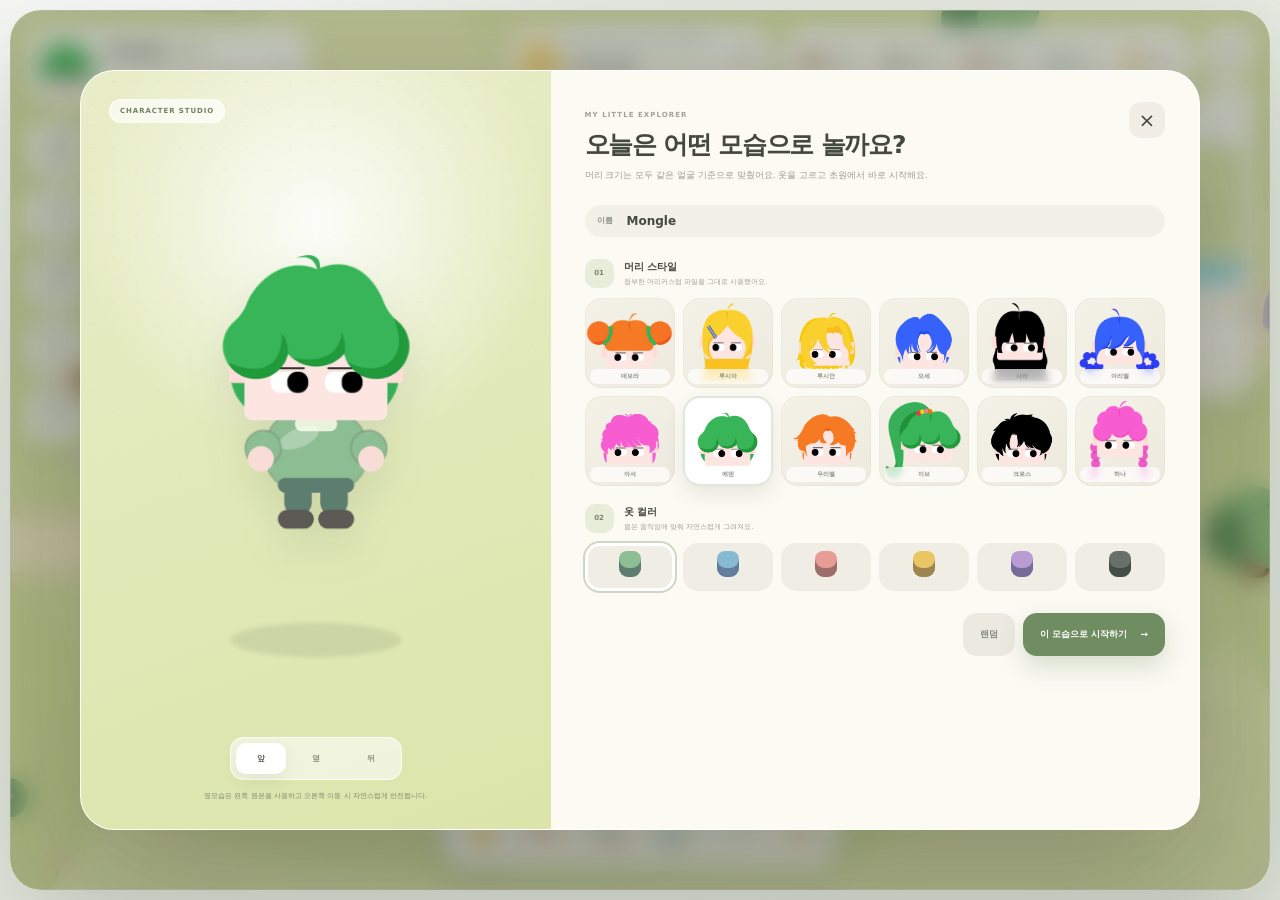
==== commit 953575ce: "Update index.html" ====
--- a/index.html
+++ b/index.html
@@ -3,8 +3,104 @@
 <head>
 <meta charset="utf-8">
 <meta name="viewport" content="width=device-width,initial-scale=1,viewport-fit=cover">
-<title>PPOLPPOL WORLD — Craft & Explore · v5</title>
-<link rel="stylesheet" href="style.css">
+<title>PPOLPPOL WORLD — Tiny Adventure · v6</title>
+<style>
+:root{
+  --ink:#444940; --muted:#8b9085; --paper:#fffdf7; --cream:#f7f3e8; --green:#759966; --green2:#5f7f55;
+  --line:rgba(61,70,55,.08); --shadow:0 24px 70px rgba(55,63,48,.16),0 5px 18px rgba(55,63,48,.08);
+  --shadow-soft:0 12px 34px rgba(55,63,48,.11); --radius:24px;
+  font-family:Inter,Pretendard,"Noto Sans KR",system-ui,-apple-system,BlinkMacSystemFont,"Segoe UI",sans-serif;
+}
+*{box-sizing:border-box} html,body{width:100%;height:100%;margin:0;overflow:hidden;background:#e8ebe3;color:var(--ink)}
+button,input{font:inherit;color:inherit} button{border:0} button:focus-visible,input:focus-visible{outline:3px solid rgba(96,129,83,.25);outline-offset:3px}
+#app{width:100%;height:100%;padding:10px;background:radial-gradient(circle at 12% -5%,#fff 0,rgba(255,255,255,0) 32%),linear-gradient(145deg,#eef1e9,#e4e8df)}
+.game-shell{position:relative;width:100%;height:100%;overflow:hidden;border-radius:31px;background:#dce9ab;isolation:isolate;box-shadow:0 38px 120px rgba(41,50,37,.25),inset 0 0 0 1px rgba(255,255,255,.82)}
+#game{position:absolute;inset:0;width:100%;height:100%;display:block;touch-action:none;background:#dde9ae}
+.vignette{position:absolute;inset:0;pointer-events:none;z-index:8;background:linear-gradient(180deg,rgba(255,255,255,.04),transparent 18%,transparent 78%,rgba(44,62,37,.035));box-shadow:inset 0 0 90px rgba(74,93,60,.06),inset 0 0 0 1px rgba(255,255,255,.7);border-radius:31px}
+.hud{position:absolute;inset:0;z-index:20;pointer-events:none}
+.glass{background:linear-gradient(180deg,rgba(255,255,255,.94),rgba(253,250,241,.83));border:1px solid rgba(255,255,255,.88);box-shadow:var(--shadow-soft);backdrop-filter:blur(20px) saturate(1.08);-webkit-backdrop-filter:blur(20px) saturate(1.08)}
+
+/* top profile */
+.profile-card{pointer-events:auto;position:absolute;left:18px;top:18px;width:282px;height:76px;border-radius:25px;padding:8px 14px 8px 8px;display:flex;align-items:center;gap:12px}
+.portrait-button{width:58px;height:58px;flex:none;border-radius:19px;background:linear-gradient(145deg,#edf3d8,#f7f3e8);box-shadow:inset 0 0 0 1px rgba(65,76,58,.05);position:relative;overflow:hidden;cursor:pointer;transition:.18s}
+.portrait-button:hover{transform:translateY(-2px) scale(1.02)} #portraitHead{position:absolute;inset:0;display:block;background-position:center 10%;background-size:86% auto;background-repeat:no-repeat}
+.profile-copy{flex:1;min-width:0}.profile-line{display:flex;align-items:center;gap:7px}.profile-line strong{font-size:15px;letter-spacing:-.03em;max-width:125px;overflow:hidden;text-overflow:ellipsis;white-space:nowrap}.level-pill{font-style:normal;background:#eef2dd;border-radius:999px;padding:4px 7px;font-size:8px;color:#6c775f;font-weight:900;letter-spacing:.05em}.level-pill b{font-size:9px}
+.xp-row{display:flex;align-items:center;gap:7px;margin-top:7px}.xp-track{height:6px;flex:1;background:rgba(68,77,59,.08);border-radius:99px;overflow:hidden}.xp-track i{display:block;height:100%;width:0;background:linear-gradient(90deg,#96b978,#729960);border-radius:99px;transition:width .3s}.xp-row small{font-size:8px;color:#999d92;font-weight:800;min-width:50px;text-align:right}.status-row{display:flex;align-items:center;gap:5px;margin-top:6px;color:#a1a399;font-size:7px;font-weight:900;letter-spacing:.1em}.online-dot{width:6px;height:6px;border-radius:50%;background:#76ae68;box-shadow:0 0 0 4px rgba(118,174,104,.11)}.tiny-sep{width:1px;height:8px;background:rgba(69,77,62,.1);margin:0 2px}
+
+.day-card{position:absolute;top:18px;left:50%;transform:translateX(-50%);height:65px;min-width:268px;border-radius:23px;padding:8px 12px 8px 8px;display:flex;align-items:center;gap:10px}
+.sun-orb{width:47px;height:47px;border-radius:17px;background:linear-gradient(145deg,#fff4bd,#f2cf69);position:relative;box-shadow:inset 0 0 0 1px rgba(130,103,48,.05)}.sun-orb i{position:absolute;width:17px;height:17px;border-radius:50%;left:15px;top:15px;background:#f1c459;box-shadow:0 -12px 0 -7px #f1c459,0 12px 0 -7px #f1c459,12px 0 0 -7px #f1c459,-12px 0 0 -7px #f1c459,8px 8px 0 -7px #f1c459,-8px -8px 0 -7px #f1c459,8px -8px 0 -7px #f1c459,-8px 8px 0 -7px #f1c459}.day-card small{display:block;font-size:7px;font-weight:900;letter-spacing:.12em;color:#a2a397}.day-card strong{display:block;font-size:14px;margin-top:5px;letter-spacing:-.02em}.weather-note{margin-left:auto;background:#f3f2e5;padding:6px 8px;border-radius:10px;font-size:8px;font-weight:800;color:#8a8f82}
+
+.resource-card{pointer-events:auto;position:absolute;right:76px;top:18px;height:65px;border-radius:23px;padding:6px;display:flex;align-items:stretch;gap:2px}
+.resource{min-width:76px;padding:0 9px;display:flex;align-items:center;gap:7px;border-radius:16px;transition:.16s}.resource:hover{background:rgba(255,255,255,.63)}.resource small{display:block;font-size:6px;letter-spacing:.14em;color:#9da195;font-weight:900}.resource b{display:block;font-size:12px;margin-top:3px}.res-icon{width:28px;height:28px;border-radius:10px;display:block;position:relative;background:#f2eedf;box-shadow:inset 0 0 0 1px rgba(69,74,64,.05)}
+.res-icon.wood:before{content:"";position:absolute;left:8px;top:5px;width:11px;height:18px;border-radius:6px;background:#a97a55;transform:rotate(35deg);box-shadow:inset -2px 0 rgba(104,72,49,.18)}.res-icon.wood:after{content:"";position:absolute;left:11px;top:8px;width:7px;height:1px;background:rgba(81,57,41,.25);transform:rotate(35deg);box-shadow:0 5px rgba(81,57,41,.18)}
+.res-icon.stone:before{content:"";position:absolute;left:6px;top:8px;width:17px;height:13px;background:#a8adab;border-radius:50% 50% 43% 48%;box-shadow:inset -4px -3px #8e9492}.res-icon.stone:after{content:"";position:absolute;left:10px;top:10px;width:5px;height:3px;border-radius:50%;background:#cfd1cf}
+.res-icon.berry:before{content:"";position:absolute;left:7px;top:11px;width:8px;height:8px;background:#e9858d;border-radius:50%;box-shadow:7px -2px #df707b,4px 6px #ef9ca3}.res-icon.berry:after{content:"";position:absolute;left:13px;top:5px;width:8px;height:7px;background:#7fa365;border-radius:8px 1px 8px 1px;transform:rotate(-30deg)}
+.res-icon.fish:before{content:"";position:absolute;left:6px;top:10px;width:15px;height:9px;border-radius:50%;background:#78b9c8;transform:rotate(-10deg)}.res-icon.fish:after{content:"";position:absolute;right:3px;top:10px;border-left:8px solid #78b9c8;border-top:5px solid transparent;border-bottom:5px solid transparent;transform:rotate(5deg)}
+.res-icon.coin:before{content:"★";position:absolute;display:grid;place-items:center;left:6px;top:6px;width:16px;height:16px;border-radius:50%;background:#edc967;color:#fff3bf;font-size:9px;box-shadow:inset 0 0 0 2px rgba(167,128,45,.14)}.coin-res{padding-right:12px}
+.top-actions{position:absolute;right:18px;top:18px;display:flex;flex-direction:column;gap:8px;pointer-events:auto}.round-btn{width:48px;height:48px;border-radius:16px;cursor:pointer;display:grid;place-items:center;transition:.16s}.round-btn:hover{transform:translateY(-2px);background:#fff}.settings-glyph,.fullscreen-glyph{width:20px;height:20px;display:block;position:relative}.settings-glyph:before{content:"⚙";font-size:19px;line-height:20px;color:#697065}.fullscreen-glyph:before{content:"↗";font-size:21px;line-height:20px;color:#697065;font-weight:700}
+
+/* rails */
+.left-rail{position:absolute;left:18px;top:111px;display:flex;flex-direction:column;gap:9px;pointer-events:auto}.rail-btn{width:57px;height:57px;border-radius:19px;background:rgba(255,255,255,.81);border:1px solid rgba(255,255,255,.92);box-shadow:0 10px 29px rgba(55,63,48,.11);backdrop-filter:blur(18px);cursor:pointer;display:flex;flex-direction:column;align-items:center;justify-content:center;gap:4px;position:relative;transition:.18s}.rail-btn:hover{transform:translateY(-2px);background:#fff}.rail-btn.active{background:#fff;box-shadow:0 14px 34px rgba(55,63,48,.15),inset 0 0 0 1px rgba(104,133,88,.08)}.rail-btn.active:after{content:"";position:absolute;left:-8px;width:4px;height:22px;border-radius:99px;background:#779865}.rail-btn b{font-size:7px;color:#858a7e;letter-spacing:-.02em}.glyph{width:20px;height:20px;display:block;position:relative}.bag-glyph:before{content:"";position:absolute;left:2px;top:6px;width:16px;height:13px;border:2px solid #6b7167;border-radius:5px}.bag-glyph:after{content:"";position:absolute;left:6px;top:2px;width:8px;height:8px;border:2px solid #6b7167;border-bottom:0;border-radius:8px 8px 0 0}.craft-glyph:before{content:"✦";position:absolute;font-size:18px;color:#6b7167;left:2px;top:-1px}.craft-glyph:after{content:"";position:absolute;width:3px;height:14px;background:#6b7167;border-radius:2px;right:2px;bottom:0;transform:rotate(40deg)}.quest-glyph:before{content:"✓";position:absolute;left:4px;top:0;width:13px;height:16px;border:2px solid #6b7167;border-radius:4px;font-size:12px;font-weight:900;text-align:center;line-height:15px}.face-glyph:before{content:"☺";font-size:20px;line-height:20px;color:#6b7167}.book-glyph:before{content:"";position:absolute;left:1px;top:3px;width:17px;height:14px;border:2px solid #6b7167;border-radius:3px}.book-glyph:after{content:"";position:absolute;left:9px;top:3px;width:1.5px;height:14px;background:#6b7167}.notice-dot{display:none;position:absolute;right:5px;top:5px;width:8px;height:8px;border-radius:50%;background:#ef9d82;box-shadow:0 0 0 3px rgba(239,157,130,.15)}.notice-dot.show{display:block}
+
+.mini-card{position:absolute;right:18px;top:98px;width:240px;border-radius:23px;padding:9px;pointer-events:auto}.mini-head{height:27px;padding:2px 5px 7px;display:flex;align-items:center;justify-content:space-between}.mini-head strong{font-size:7px;letter-spacing:.14em;color:#83897c}.mini-head span{font-size:7px;color:#a0a49a;font-weight:800}.mini-card canvas{width:222px;height:139px;display:block;border-radius:16px;background:#dfe9ad;box-shadow:inset 0 0 0 1px rgba(66,76,58,.06)}.mini-footer{display:flex;gap:11px;padding:7px 4px 1px;font-size:6px;letter-spacing:.08em;color:#969a8f;font-weight:900}.mini-footer span{display:flex;align-items:center;gap:4px}.mini-dot{width:6px;height:6px;border-radius:50%;display:inline-block}.mini-dot.you{background:#f2a2a0}.mini-dot.tree{background:#65915a}.mini-dot.rock{background:#8e9493}.mini-dot.slime{background:#a990d5}
+.quest-peek{position:absolute;right:18px;top:302px;width:240px;border-radius:22px;padding:11px 12px;display:flex;gap:9px;pointer-events:auto}.quest-peek-icon{width:35px;height:35px;border-radius:12px;background:#eff2dc;display:grid;place-items:center;color:#849a6e;font-size:14px;flex:none}.quest-peek small{font-size:7px;color:#9a9e92;font-weight:900;letter-spacing:.1em}.quest-peek strong{display:block;margin-top:3px;font-size:10px;letter-spacing:-.03em}.quest-peek span{display:block;margin-top:4px;font-size:7px;color:#969a8e}.quest-bar{height:5px;border-radius:99px;background:rgba(72,82,64,.07);margin-top:8px;overflow:hidden}.quest-bar i{display:block;width:0;height:100%;border-radius:99px;background:#7ea06a;transition:width .3s}
+
+/* panels */
+.panel{position:absolute;left:88px;top:111px;width:380px;max-height:calc(100% - 138px);padding:13px;border-radius:27px;opacity:0;transform:translateX(-12px) scale(.985);pointer-events:none;transition:.2s ease;overflow:auto}.panel.show{opacity:1;transform:none;pointer-events:auto}.panel::-webkit-scrollbar{width:5px}.panel::-webkit-scrollbar-thumb{background:rgba(78,86,71,.12);border-radius:99px}.panel-header{display:flex;justify-content:space-between;gap:12px;padding:8px 8px 12px}.panel-header small{font-size:7px;letter-spacing:.15em;color:#a0a399;font-weight:900}.panel-header h2{font-size:19px;letter-spacing:-.04em;margin:4px 0 0}.panel-header p{font-size:9px;color:#969b8f;line-height:1.5;margin:6px 0 0}.panel-close{width:32px;height:32px;border-radius:11px;background:rgba(67,74,62,.06);cursor:pointer;font-size:19px;flex:none}.panel-tabs{display:flex;gap:5px;padding:0 5px 9px}.tab{height:30px;padding:0 12px;border-radius:10px;background:rgba(255,255,255,.42);font-size:8px;font-weight:800;color:#989c91;cursor:pointer}.tab.active{background:#fff;color:#60685d;box-shadow:0 6px 18px rgba(62,68,56,.08)}
+.inventory-grid{display:grid;grid-template-columns:repeat(4,1fr);gap:8px}.inv-item{aspect-ratio:1;border-radius:17px;background:linear-gradient(145deg,#fbf9ef,#f1efe2);box-shadow:inset 0 0 0 1px rgba(66,72,61,.05);position:relative;display:flex;flex-direction:column;align-items:center;justify-content:center;gap:5px}.inv-item .item-art{width:33px;height:33px;display:grid;place-items:center;font-size:24px}.inv-item strong{font-size:8px}.inv-item .count{position:absolute;right:7px;bottom:6px;min-width:20px;height:19px;padding:0 5px;border-radius:8px;background:rgba(255,255,255,.82);display:grid;place-items:center;font-size:8px;font-weight:900}.inv-item.empty{opacity:.34}.inv-item.rarity{background:linear-gradient(145deg,#fff7dc,#f0ead2)}.bag-summary{height:37px;margin-top:10px;border-radius:13px;background:rgba(255,255,255,.45);display:flex;align-items:center;justify-content:space-between;padding:0 12px;font-size:8px;color:#999d92}.bag-summary b{font-size:9px;color:#6e7468}
+.recipe-list{display:flex;flex-direction:column;gap:8px}.recipe{border-radius:18px;background:rgba(255,255,255,.55);border:1px solid rgba(255,255,255,.78);padding:10px;display:grid;grid-template-columns:52px 1fr auto;align-items:center;gap:10px}.recipe-art{width:52px;height:52px;border-radius:15px;background:linear-gradient(145deg,#f8f5e6,#ece8d8);display:grid;place-items:center;font-size:29px;box-shadow:inset 0 0 0 1px rgba(70,76,65,.04)}.recipe h3{font-size:11px;margin:0}.recipe p{font-size:8px;color:#989c91;margin:5px 0 6px;line-height:1.35}.costs{display:flex;gap:5px;flex-wrap:wrap}.cost{font-size:7px;font-weight:900;background:#f1f0e5;border-radius:8px;padding:4px 6px;color:#7e8378}.cost.ok{color:#647d58;background:#ebf0de}.cost.bad{color:#b57d72;background:#f7e7e1}.craft-btn{height:37px;border-radius:12px;padding:0 11px;background:#748f63;color:#fff;font-size:8px;font-weight:900;cursor:pointer;box-shadow:0 8px 18px rgba(93,121,78,.18);transition:.16s}.craft-btn:hover{transform:translateY(-1px);background:#668456}.craft-btn:disabled{opacity:.38;cursor:default;transform:none}.recipe.owned{opacity:.76}.recipe.owned .craft-btn{background:#e9ecdf;color:#7d8377;box-shadow:none}
+.quest-list{display:flex;flex-direction:column;gap:8px}.quest-row{border-radius:18px;background:rgba(255,255,255,.54);border:1px solid rgba(255,255,255,.75);padding:11px;display:grid;grid-template-columns:39px 1fr auto;align-items:center;gap:9px}.quest-row.done{background:rgba(235,242,224,.62)}.quest-check{width:39px;height:39px;border-radius:13px;background:#f0f1e4;display:grid;place-items:center;font-weight:900;color:#879779}.quest-row.done .quest-check{background:#dfead5;color:#628052}.quest-row h3{font-size:10px;margin:0}.quest-row p{font-size:8px;color:#989d91;margin:4px 0 6px}.quest-row .qprogress{height:5px;background:rgba(65,75,58,.07);border-radius:99px;overflow:hidden}.quest-row .qprogress i{height:100%;display:block;background:#85a871;border-radius:99px}.quest-reward{font-size:8px;font-weight:900;color:#8f8672;background:#f7f1dd;border-radius:10px;padding:6px 8px}
+.guide-grid{display:grid;grid-template-columns:repeat(3,1fr);gap:8px}.guide-card{aspect-ratio:.9;border-radius:17px;background:rgba(255,255,255,.54);display:flex;flex-direction:column;align-items:center;justify-content:center;text-align:center;padding:8px}.guide-card .guide-art{font-size:28px;filter:saturate(.85)}.guide-card b{font-size:8px;margin-top:7px}.guide-card small{font-size:6px;color:#a0a49a;margin-top:3px}.guide-card.locked{filter:grayscale(1);opacity:.34}
+
+.settings{position:absolute;right:76px;top:92px;width:260px;border-radius:23px;padding:11px;opacity:0;transform:translateY(-8px);pointer-events:none;transition:.18s}.settings.show{opacity:1;transform:none;pointer-events:auto}.settings header{display:flex;align-items:center;justify-content:space-between;padding:4px 4px 9px}.settings header strong{font-size:12px}.settings header button{width:28px;height:28px;border-radius:9px;background:rgba(74,80,68,.06);cursor:pointer}.settings label{height:51px;border-radius:14px;background:rgba(255,255,255,.46);margin-top:6px;padding:0 10px;display:flex;align-items:center;justify-content:space-between}.settings label>span{font-size:9px;font-weight:800}.settings label small{display:block;margin-top:3px;font-size:7px;color:#a1a498;font-weight:500}.switch{width:37px;height:21px;border-radius:99px;background:#dcded5;padding:3px;cursor:pointer;transition:.18s}.switch i{width:15px;height:15px;background:#fff;border-radius:50%;display:block;box-shadow:0 2px 5px rgba(50,55,47,.15);transition:.18s}.switch.on{background:#86a774}.switch.on i{transform:translateX(16px)}.settings footer{padding-top:9px}.settings footer button{width:100%;height:34px;border-radius:12px;background:#f3e7e3;color:#a8776d;font-size:8px;font-weight:800;cursor:pointer}
+
+/* bottom HUD */
+.context-pill{position:absolute;left:50%;bottom:103px;transform:translateX(-50%) translateY(10px);min-width:330px;height:63px;border-radius:22px;padding:7px 9px;display:flex;align-items:center;gap:9px;opacity:0;transition:.18s;pointer-events:none}.context-pill.show{opacity:1;transform:translateX(-50%) translateY(0)}.context-icon{width:42px;height:42px;border-radius:14px;background:#eef1de;display:grid;place-items:center;font-size:16px;color:#71875f}.context-pill strong{display:block;font-size:10px}.context-pill small{display:block;margin-top:4px;font-size:8px;color:#969a8e}.context-pill kbd{margin-left:auto;width:35px;height:35px;border-radius:11px;background:#555b50;color:white;display:grid;place-items:center;font-size:9px;font-weight:900;box-shadow:inset 0 -3px rgba(0,0,0,.14)}
+.hotbar-wrap{position:absolute;left:50%;bottom:22px;transform:translateX(-50%);pointer-events:auto}.hotbar{height:72px;border-radius:25px;padding:7px;display:flex;gap:6px}.slot{width:58px;height:58px;border-radius:18px;background:rgba(247,244,232,.72);position:relative;display:grid;place-items:center;cursor:pointer;transition:.16s;box-shadow:inset 0 0 0 1px rgba(74,79,69,.035)}.slot:hover{background:#fff;transform:translateY(-2px)}.slot.active{background:#fff;box-shadow:0 10px 20px rgba(50,56,46,.10),inset 0 0 0 2px rgba(113,145,95,.16)}.slot.locked{opacity:.38;cursor:default}.slot .slot-art{font-size:25px;filter:saturate(.84)}.slot kbd{position:absolute;left:6px;top:5px;font-size:6px;font-weight:900;color:#9da095}.slot .durability{position:absolute;left:8px;right:8px;bottom:5px;height:3px;border-radius:9px;background:rgba(67,73,63,.07);overflow:hidden}.slot .durability i{display:block;height:100%;background:#8da978;border-radius:9px}.hotbar-label{position:absolute;left:50%;top:-22px;transform:translateX(-50%);background:rgba(65,71,61,.79);color:white;border-radius:9px;padding:5px 8px;font-size:7px;font-weight:800;white-space:nowrap;opacity:0;transition:.15s}.hotbar-wrap:hover .hotbar-label{opacity:1}
+.mobile-actions,.joystick{display:none}.fishing-ui{position:absolute;left:50%;bottom:190px;transform:translateX(-50%) translateY(15px);width:380px;padding:12px 13px;border-radius:20px;opacity:0;pointer-events:none;transition:.2s}.fishing-ui.show{opacity:1;transform:translateX(-50%) translateY(0)}.fish-title{display:flex;justify-content:space-between;align-items:center}.fish-title span{font-size:8px;letter-spacing:.14em;font-weight:900;color:#7d8377}.fish-title b{font-size:8px;color:#777d72}.fish-track{height:13px;border-radius:99px;background:rgba(69,78,63,.09);margin-top:10px;position:relative;overflow:hidden}.fish-good{position:absolute;top:0;bottom:0;left:55%;width:22%;background:rgba(125,172,108,.55)}.fish-cursor{position:absolute;top:-2px;width:7px;height:17px;border-radius:5px;background:#596157;box-shadow:0 2px 6px rgba(50,58,47,.25)}.fish-key{position:absolute;right:-7px;top:-8px;background:#5d6558;color:#fff;padding:6px 8px;border-radius:9px;font-size:7px;font-weight:900}
+.toast-stack{position:absolute;right:18px;bottom:26px;display:flex;flex-direction:column;gap:7px;align-items:flex-end}.toast{width:270px;min-height:58px;border-radius:18px;background:rgba(255,254,247,.95);border:1px solid rgba(255,255,255,.9);box-shadow:0 16px 40px rgba(48,55,44,.16);padding:9px;display:flex;align-items:center;gap:9px;animation:toastIn .25s ease both}.toast.out{animation:toastOut .25s ease both}.toast-icon{width:40px;height:40px;border-radius:13px;background:#eff2df;display:grid;place-items:center;font-size:18px;flex:none}.toast strong{display:block;font-size:9px}.toast span{display:block;margin-top:4px;font-size:7px;color:#969b90;line-height:1.35}@keyframes toastIn{from{opacity:0;transform:translateX(20px) scale(.98)}to{opacity:1;transform:none}}@keyframes toastOut{to{opacity:0;transform:translateX(20px) scale(.98)}}
+.float-layer{position:absolute;inset:0;pointer-events:none}.float-msg{position:absolute;transform:translate(-50%,-50%);font-size:9px;font-weight:900;color:#5e655a;background:rgba(255,255,255,.9);border-radius:9px;padding:4px 6px;box-shadow:0 6px 13px rgba(52,57,48,.09);animation:floatMsg 1.1s ease forwards}@keyframes floatMsg{0%{opacity:0;transform:translate(-50%,-30%)}15%{opacity:1}100%{opacity:0;transform:translate(-50%,-140%)}}
+
+/* creator */
+.creator-backdrop{position:absolute;inset:0;z-index:80;background:rgba(55,62,49,.28);backdrop-filter:blur(12px);display:grid;place-items:center;padding:26px;opacity:0;pointer-events:none;transition:.22s}.creator-backdrop.show{opacity:1;pointer-events:auto}.creator-modal{width:min(1120px,94vw);height:min(760px,92vh);background:#fbfaf3;border:1px solid rgba(255,255,255,.95);border-radius:34px;box-shadow:0 45px 130px rgba(40,47,37,.3);display:grid;grid-template-columns:42% 58%;overflow:hidden;transform:scale(.98) translateY(10px);transition:.22s}.creator-backdrop.show .creator-modal{transform:none}.creator-preview{position:relative;background:radial-gradient(circle at 50% 20%,rgba(255,255,255,.9),transparent 36%),linear-gradient(160deg,#e8edc8,#dbe5aa);padding:28px;display:flex;flex-direction:column;align-items:center}.creator-preview:after{content:"";position:absolute;inset:0;background-image:radial-gradient(rgba(112,137,88,.12) 1px,transparent 1px);background-size:22px 22px;mask-image:linear-gradient(180deg,rgba(0,0,0,.4),transparent 80%);pointer-events:none}.creator-badge{align-self:flex-start;background:rgba(255,255,255,.67);border:1px solid rgba(255,255,255,.86);border-radius:999px;padding:7px 10px;font-size:7px;font-weight:900;letter-spacing:.13em;color:#728164;z-index:1}.preview-stage{flex:1;width:100%;display:grid;place-items:center;position:relative;z-index:1}.preview-stage canvas{width:min(100%,420px);height:auto;filter:drop-shadow(0 18px 20px rgba(76,89,62,.12));position:relative;z-index:2}.preview-shadow{position:absolute;bottom:13%;left:50%;width:170px;height:34px;border-radius:50%;background:rgba(91,106,77,.14);filter:blur(2px);transform:translateX(-50%)}.direction-toggle{z-index:2;display:flex;gap:5px;background:rgba(255,255,255,.57);padding:5px;border-radius:14px;border:1px solid rgba(255,255,255,.8)}.direction-toggle button{width:50px;height:31px;border-radius:10px;background:transparent;font-size:8px;font-weight:800;color:#8b9083;cursor:pointer}.direction-toggle button.active{background:#fff;color:#596254;box-shadow:0 6px 16px rgba(60,68,52,.08)}.creator-tip{z-index:2;margin-top:11px;font-size:7px;color:#7f8973;text-align:center;line-height:1.45;max-width:310px}.creator-content{padding:31px 34px 26px;overflow:auto}.creator-content::-webkit-scrollbar{width:5px}.creator-content::-webkit-scrollbar-thumb{background:rgba(80,87,75,.12);border-radius:99px}.creator-content header{display:flex;justify-content:space-between;gap:20px}.creator-content header small{font-size:7px;letter-spacing:.15em;font-weight:900;color:#a0a399}.creator-content h1{font-size:25px;letter-spacing:-.05em;margin:7px 0 0}.creator-content header p{font-size:9px;color:#989d91;margin:8px 0 0;line-height:1.5}.creator-x{width:36px;height:36px;border-radius:12px;background:#f0eee4;cursor:pointer;font-size:20px;flex:none}.creator-field{margin-top:22px;background:#f3f1e7;border-radius:16px;padding:8px 12px;display:flex;align-items:center;gap:12px}.creator-field label{font-size:8px;font-weight:900;color:#8c9185}.creator-field input{border:0;background:transparent;outline:0;font-size:12px;font-weight:800;flex:1}.creator-section-title{display:flex;align-items:center;gap:10px;margin-top:22px}.creator-section-title>span{width:29px;height:29px;border-radius:10px;background:#e8edda;display:grid;place-items:center;font-size:7px;font-weight:900;color:#768669}.creator-section-title b{display:block;font-size:10px}.creator-section-title small{display:block;font-size:7px;color:#a0a399;margin-top:3px}.head-grid{display:grid;grid-template-columns:repeat(6,1fr);gap:8px;margin-top:10px}.head-option{aspect-ratio:1;border-radius:17px;background:linear-gradient(145deg,#f4f2e8,#ede9dd);box-shadow:inset 0 0 0 1px rgba(73,79,68,.04);cursor:pointer;position:relative;overflow:hidden;transition:.16s}.head-option:hover{transform:translateY(-2px);background:#fff}.head-option.active{background:#fff;box-shadow:0 8px 20px rgba(60,67,55,.1),inset 0 0 0 2px rgba(116,148,97,.22)}.head-option img{position:absolute;left:7%;top:6%;width:86%;height:86%;object-fit:contain}.head-option span{position:absolute;left:5px;right:5px;bottom:4px;text-align:center;font-size:6px;font-weight:800;color:#8b9085;background:rgba(255,255,255,.7);padding:3px;border-radius:7px;backdrop-filter:blur(4px)}.outfit-title{margin-top:18px}.outfit-grid{display:grid;grid-template-columns:repeat(6,1fr);gap:8px;margin-top:10px}.outfit-option{height:48px;border-radius:15px;background:#f0eee4;cursor:pointer;position:relative;transition:.16s}.outfit-option:hover{transform:translateY(-2px)}.outfit-option.active{box-shadow:inset 0 0 0 3px #fff,0 0 0 2px rgba(102,131,86,.3)}.outfit-option:before{content:"";position:absolute;left:50%;top:8px;width:22px;height:26px;border-radius:8px 8px 9px 9px;background:var(--shirt);transform:translateX(-50%);box-shadow:inset 0 -9px var(--pants)}.creator-footer{display:flex;justify-content:flex-end;gap:8px;margin-top:22px}.soft-btn,.primary-btn{height:43px;border-radius:14px;padding:0 17px;font-size:9px;font-weight:900;cursor:pointer}.soft-btn{background:#eceae0;color:#858a7f}.primary-btn{background:#6f8d60;color:#fff;box-shadow:0 10px 25px rgba(89,118,75,.22)}.primary-btn span{margin-left:10px}
+
+.start-curtain{position:absolute;inset:0;z-index:100;background:linear-gradient(145deg,#eef0dc,#dae5ac);display:grid;place-items:center;transition:opacity .5s ease,visibility .5s}.start-curtain.hide{opacity:0;visibility:hidden}.logo-mark{display:flex;flex-direction:column;align-items:center}.logo-mark>span{width:67px;height:67px;border-radius:23px;background:#fff9ed;box-shadow:0 13px 35px rgba(68,78,57,.13);position:relative}.logo-mark>span:before,.logo-mark>span:after{content:"";position:absolute;width:18px;height:25px;border-radius:14px 14px 8px 8px;background:#fff9ed;border:3px solid #5d6556;top:4px}.logo-mark>span:before{left:15px;transform:rotate(-8deg)}.logo-mark>span:after{right:15px;transform:rotate(8deg)}.logo-mark strong{font-size:17px;letter-spacing:.2em;margin-top:17px}.logo-mark small{font-size:7px;letter-spacing:.17em;color:#8d9684;margin-top:6px;font-weight:900}
+
+@media(max-width:1100px){.resource-card{right:18px;top:96px}.mini-card{display:none}.quest-peek{right:18px;top:170px}.day-card{left:auto;right:18px;transform:none}.top-actions{right:18px;top:auto;bottom:108px}.panel{left:82px;width:min(370px,calc(100vw - 105px))}.creator-modal{grid-template-columns:38% 62%}.head-grid{grid-template-columns:repeat(4,1fr)}}
+@media(max-width:760px){#app{padding:0}.game-shell{border-radius:0}.vignette{border-radius:0}.profile-card{left:10px;top:10px;width:230px;height:63px;padding:6px 10px 6px 6px}.portrait-button{width:49px;height:49px;border-radius:16px}.profile-line strong{font-size:12px}.status-row{display:none}.resource-card{left:10px;right:10px;top:80px;height:50px;justify-content:space-between}.resource{min-width:0;flex:1;padding:0 5px;gap:5px}.res-icon{width:24px;height:24px}.resource small{font-size:5px}.resource b{font-size:10px}.day-card,.quest-peek{display:none}.left-rail{left:10px;top:143px}.rail-btn{width:46px;height:46px;border-radius:15px}.rail-btn b{display:none}.panel{left:64px;top:143px;width:calc(100vw - 76px);max-height:calc(100% - 155px)}.hotbar-wrap{bottom:15px}.hotbar{height:62px;padding:6px;border-radius:21px}.slot{width:49px;height:49px;border-radius:15px}.slot .slot-art{font-size:21px}.context-pill{bottom:86px;min-width:0;width:calc(100vw - 28px);height:55px}.context-icon{width:38px;height:38px}.context-pill strong{font-size:9px}.context-pill small{font-size:7px}.top-actions{right:10px;bottom:84px}.round-btn{width:43px;height:43px}.settings{right:10px;top:auto;bottom:136px;width:250px}.joystick{display:block;position:absolute;left:18px;bottom:22px;width:110px;height:110px;border-radius:50%;background:rgba(255,255,255,.35);border:1px solid rgba(255,255,255,.6);backdrop-filter:blur(8px);pointer-events:auto}.joystick>div{position:absolute;left:34px;top:34px;width:42px;height:42px;border-radius:50%;background:rgba(255,255,255,.88);box-shadow:0 7px 18px rgba(48,55,43,.14)}.hotbar-wrap{left:auto;right:12px;transform:none}.mobile-actions{display:flex;position:absolute;right:14px;bottom:88px;gap:7px;pointer-events:auto}.mobile-actions button{width:48px;height:48px;border-radius:50%;background:rgba(255,255,255,.78);border:1px solid rgba(255,255,255,.85);box-shadow:0 8px 20px rgba(50,56,46,.13);font-size:6px;font-weight:900}.toast-stack{right:10px;bottom:150px}.toast{width:230px}.fishing-ui{width:calc(100vw - 30px);bottom:154px}.creator-backdrop{padding:0}.creator-modal{width:100vw;height:100vh;border-radius:0;grid-template-columns:1fr;overflow:auto}.creator-preview{min-height:360px}.creator-content{overflow:visible;padding:24px 18px}.head-grid{grid-template-columns:repeat(4,1fr)}.outfit-grid{grid-template-columns:repeat(6,1fr)}.creator-x{position:fixed;right:14px;top:14px;z-index:4}.preview-stage canvas{width:300px}.mini-card{display:none}}
+@media(max-width:500px){.profile-card{width:210px}.resource-card{gap:0}.resource{justify-content:center}.resource div{display:none}.resource-card .res-icon{transform:scale(.9)}.left-rail{top:139px}.panel{top:139px}.hotbar{gap:3px}.slot{width:45px}.creator-content h1{font-size:21px}.head-grid{grid-template-columns:repeat(3,1fr)}}
+
+
+/* v5 · character + crafting polish */
+.recipe{position:relative;overflow:hidden;transition:transform .18s ease,background .18s ease,box-shadow .18s ease}
+.recipe.ready{background:linear-gradient(145deg,rgba(255,255,255,.86),rgba(248,246,226,.82));box-shadow:0 11px 26px rgba(103,125,84,.10),inset 0 0 0 1px rgba(133,160,106,.08)}
+.recipe.ready:hover{transform:translateY(-2px)}
+.recipe.starter-recipe:not(.owned):before{content:"";position:absolute;inset:-70% auto auto -18%;width:54%;height:210%;background:linear-gradient(90deg,transparent,rgba(255,255,255,.62),transparent);transform:rotate(18deg);animation:recipeSheen 3.4s ease-in-out infinite;pointer-events:none}
+@keyframes recipeSheen{0%,58%{translate:-180% 0}82%,100%{translate:310% 0}}
+.recipe-title-row{display:flex;align-items:center;gap:6px;min-width:0}.recipe-title-row h3{min-width:0}
+.recipe-badge{font-size:6px;font-weight:900;color:#738760;background:#e9f0da;border:1px solid rgba(120,148,98,.12);padding:3px 6px;border-radius:999px;white-space:nowrap}
+.owned-badge{color:#878b82;background:#efeee7;border-color:transparent}
+.recipe-art{position:relative}.recipe-spark{position:absolute;right:5px;top:3px;font-style:normal;font-size:9px;color:#d3b157;animation:sparkBob 1.25s ease-in-out infinite}
+@keyframes sparkBob{50%{transform:translateY(-3px) rotate(12deg);opacity:.55}}
+.recipe.ready .craft-btn{background:linear-gradient(180deg,#7f9a6c,#6c895c);box-shadow:0 9px 20px rgba(92,119,75,.23)}
+.recipe:not(.ready):not(.owned) .craft-btn{background:#e3e3da;color:#a0a39a;box-shadow:none}
+.head-option img{transform-origin:center 48%;transition:transform .16s ease,filter .16s ease}
+.head-option:hover img{filter:drop-shadow(0 5px 6px rgba(75,86,65,.10))}
+#portraitHead{transition:background-size .18s ease,background-position .18s ease}
+
+
+/* v6 — character normalization + richer tiny-adventure content */
+.recipe.special-recipe{background:linear-gradient(145deg,rgba(255,255,255,.96),rgba(243,238,255,.86));box-shadow:inset 0 0 0 1px rgba(145,119,185,.10)}
+.recipe.special-recipe.ready{box-shadow:0 10px 28px rgba(113,92,150,.10),inset 0 0 0 1px rgba(145,119,185,.16)}
+.recipe-badge.rare-badge{background:#eee7fa;color:#806c9f}
+.inv-item.rare-material{background:linear-gradient(145deg,#fff,#f4f0fb)}
+.inv-item.rare-material .item-art{filter:drop-shadow(0 5px 8px rgba(125,99,171,.16))}
+.quest-row.secret{background:linear-gradient(145deg,rgba(255,255,255,.86),rgba(245,241,255,.74))}
+.field-pop{position:absolute;z-index:30;pointer-events:none;padding:5px 8px;border-radius:999px;background:rgba(255,255,255,.86);border:1px solid rgba(255,255,255,.9);box-shadow:0 8px 18px rgba(65,73,59,.12);font:800 7px/1 Inter,sans-serif;color:#737b6d;backdrop-filter:blur(7px)}
+.world-tip{position:absolute;left:50%;top:15px;transform:translateX(-50%);z-index:14;pointer-events:none;background:rgba(255,255,255,.58);border:1px solid rgba(255,255,255,.76);box-shadow:0 8px 22px rgba(56,66,49,.08);backdrop-filter:blur(10px);padding:7px 12px;border-radius:999px;font-size:7px;font-weight:900;letter-spacing:.04em;color:#76816f;opacity:.0;transition:.22s}
+.world-tip.show{opacity:1}
+
+</style>
 </head>
 <body>
 <div id="app">
@@ -113,7 +209,7 @@
         <div class="fish-key">F / X / E</div>
       </div>
 
-      <div class="toast-stack" id="toastStack"></div>
+      <div class="world-tip" id="worldTip">희귀 재료는 나무와 바위에서 가끔 발견돼요 ✦</div><div class="toast-stack" id="toastStack"></div>
       <div class="float-layer" id="floatLayer"></div>
     </div>
 
@@ -128,7 +224,7 @@
           <div class="creator-tip">옆모습은 왼쪽 원본을 사용하고 오른쪽 이동 시 자연스럽게 반전됩니다.</div>
         </aside>
         <div class="creator-content">
-          <header><div><small>MY LITTLE EXPLORER</small><h1>오늘은 어떤 모습으로 놀까요?</h1><p>머리 스타일과 옷을 고르면 초원에서 바로 시작할 수 있어요.</p></div><button class="creator-x" id="creatorX">×</button></header>
+          <header><div><small>MY LITTLE EXPLORER</small><h1>오늘은 어떤 모습으로 놀까요?</h1><p>머리 크기는 모두 같은 얼굴 기준으로 맞췄어요. 옷을 고르고 초원에서 바로 시작해요.</p></div><button class="creator-x" id="creatorX">×</button></header>
           <div class="creator-field"><label>이름</label><input id="nameInput" maxlength="12" value="Mongle" placeholder="이름을 입력하세요"></div>
           <div class="creator-section-title"><span>01</span><div><b>머리 스타일</b><small>첨부한 머리커스텀 파일을 그대로 사용했어요.</small></div></div>
           <div class="head-grid" id="headGrid"></div>
@@ -139,9 +235,561 @@
       </div>
     </section>
 
-    <section class="start-curtain" id="startCurtain"><div class="logo-mark"><span></span><strong>PPOLPPOL</strong><small>CRAFT · EXPLORE · PLAY</small></div></section>
+    <section class="start-curtain" id="startCurtain"><div class="logo-mark"><span></span><strong>PPOLPPOL</strong><small>GATHER · CRAFT · DISCOVER</small></div></section>
   </main>
 </div>
-<script src="game.js"></script>
+<script>
+(()=>{
+'use strict';
+
+/* -------------------------------------------------------------
+   PPOLPPOL WORLD · Craft & Explore
+   A standalone cozy-world prototype. No chat UI by design.
+-------------------------------------------------------------- */
+const $=s=>document.querySelector(s), $$=s=>[...document.querySelectorAll(s)];
+const clamp=(v,a,b)=>Math.max(a,Math.min(b,v));
+const lerp=(a,b,t)=>a+(b-a)*t;
+const dist=(a,b,c,d)=>Math.hypot(a-c,b-d);
+const rnd=(a,b)=>a+Math.random()*(b-a);
+const TAU=Math.PI*2;
+const WORLD_W=3300, WORLD_H=2050, SHORE_Y=1690, PLAYER_LIMIT_Y=1648;
+const canvas=$('#game'), ctx=canvas.getContext('2d');
+const mini=$('#minimap'), mctx=mini.getContext('2d');
+const creatorCanvas=$('#creatorCanvas'), cctx=creatorCanvas.getContext('2d');
+let VW=1600,VH=1000,DPR=1;
+
+const HEADS=[{"id":"h01","name":"데보라","hair":"#f07820","front":"[data-uri]","left":"[data-uri]","back":"[data-uri]"},{"id":"h02","name":"루시아","hair":"#f8d028","front":"[data-uri]","left":"[data-uri]","back":"[data-uri]"},{"id":"h03","name":"루시안","hair":"#f8d028","front":"[data-uri]","left":"[data-uri]","back":"[data-uri]"},{"id":"h04","name":"모세","hair":"#3060f8","front":"[data-uri]","left":"[data-uri]","back":"[data-uri]"},{"id":"h05","name":"사라","hair":"#111111","front":"[data-uri]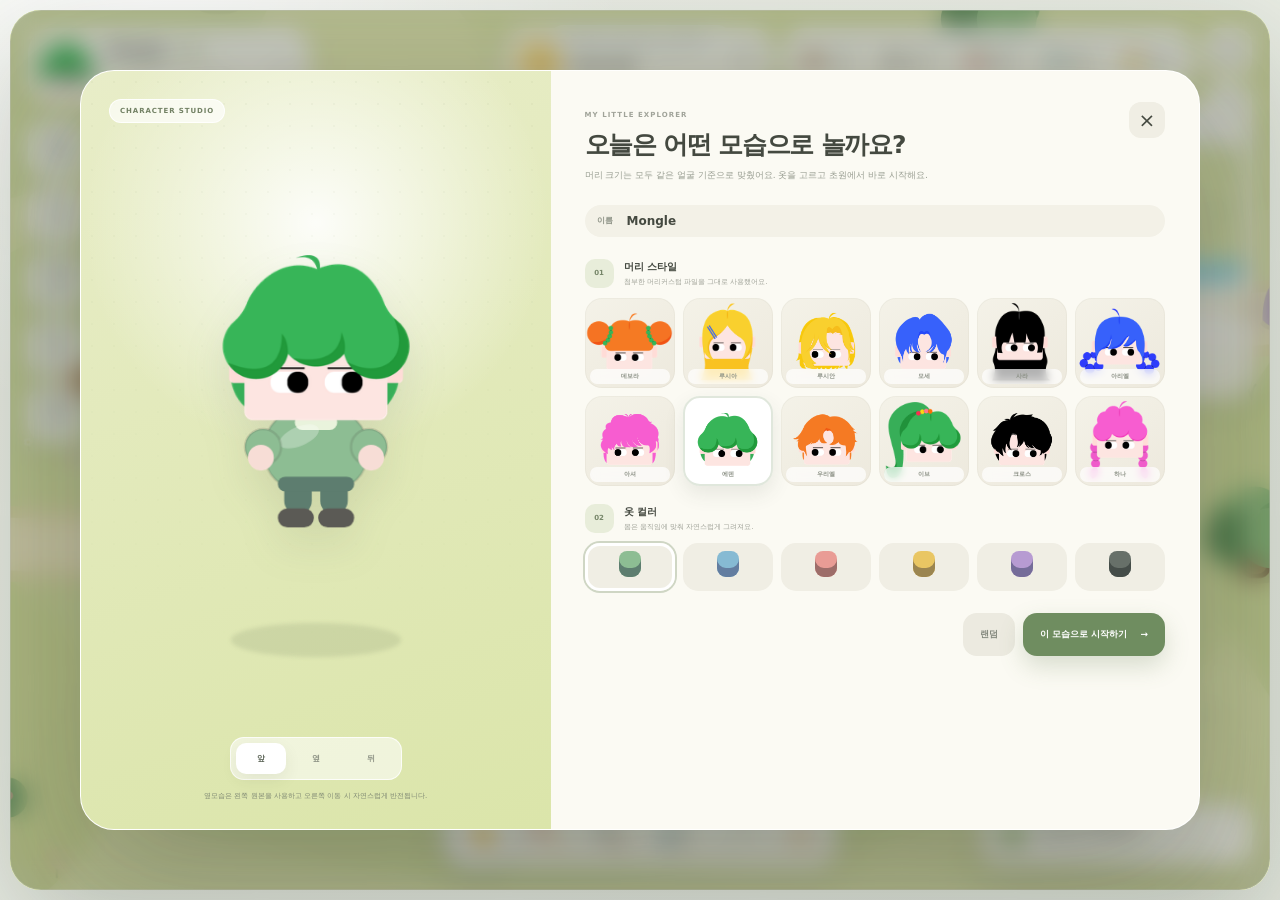
==== commit 71355a6f: "Update index.html" ====
--- a/index.html
+++ b/index.html
@@ -629,15 +629,24 @@
   if(state==='dance'){rot=Math.sin(t*7)*.11;squashY=1+Math.sin(t*14)*.03}
   c.save();c.rotate(rot);c.scale(squashX,squashY);
   const longHair=LONG_HAIR.has(head.id);
-  if(longHair){
-    // Whole face + hair image is behind the body. No front-face re-pass: long hair never cuts over the outfit.
+  const longHairBackView=longHair&&dir==='up';
+
+  // Long-hair rule:
+  // - front/left/right: the whole hair+face sprite stays behind the body.
+  // - back view only (UP key): the back-hair sprite is drawn last so it becomes the front-most character layer.
+  if(longHair&&!longHairBackView){
     drawHead(c,head,dir,scale);
     drawBody(c,o,dir,state,t,scale);
   }else{
     drawBody(c,o,dir,state,t,scale);
-    drawHead(c,head,dir,scale);
+    if(!longHairBackView)drawHead(c,head,dir,scale);
   }
+
   if(state==='fish')drawFishingRod(c,dir,scale);else drawTool(c,dir,state,who.actionKind||state,t,scale);
+
+  // Only long-haired characters facing upward place the hair layer at the absolute front.
+  if(longHairBackView)drawHead(c,head,dir,scale);
+
   if(who.reaction&&performance.now()<who.reactionUntil){c.font=`${18*scale}px sans-serif`;c.textAlign='center';c.fillText(who.reaction==='ouch'?'✦ ! ✦':'♡',0,-152*scale)}
   c.restore();
   if(showName){c.font=`700 ${9*scale}px Inter,sans-serif`;c.textAlign='center';c.fillStyle='rgba(69,76,65,.72)';c.fillText(who.name||'friend',0,12*scale)}
